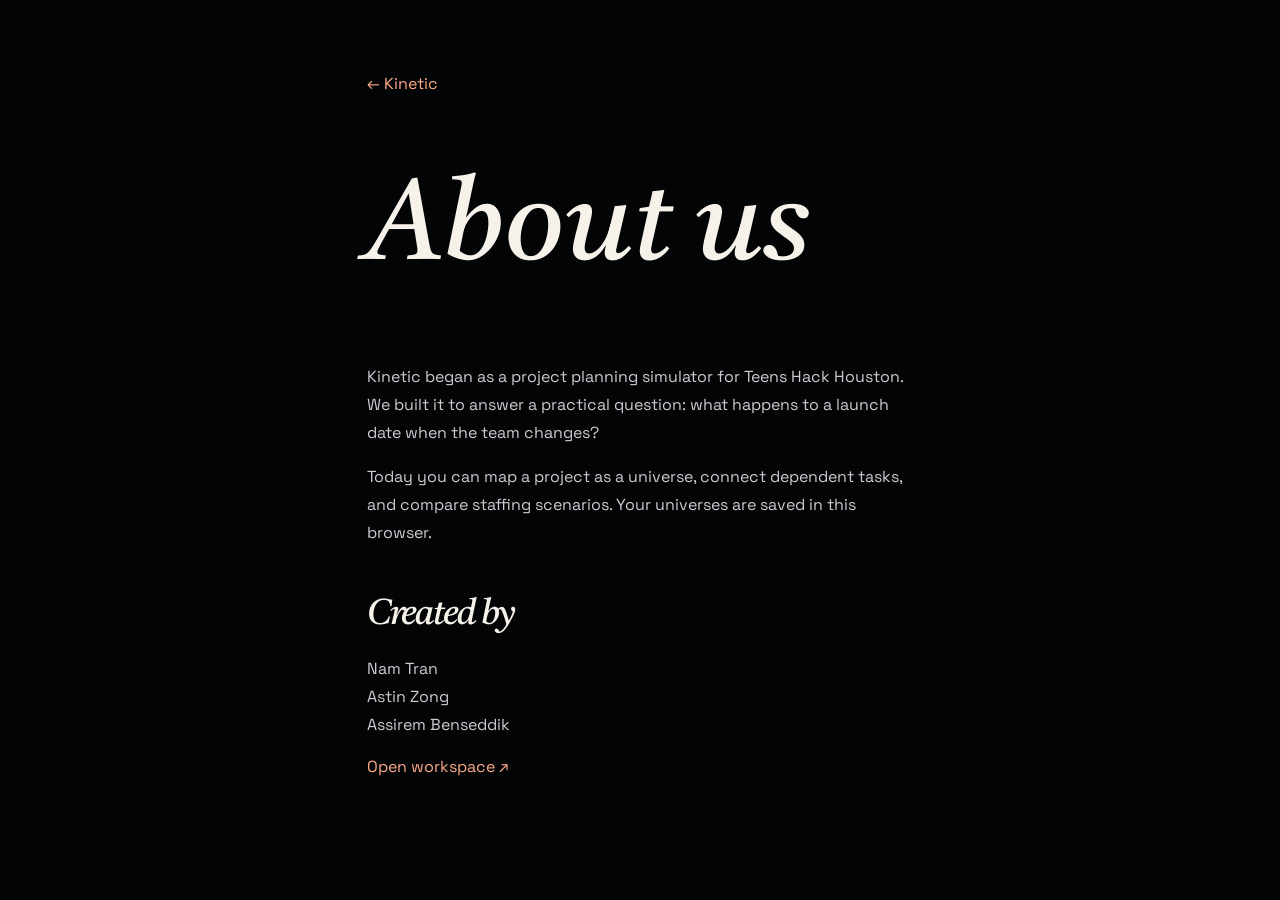
==== about.html @ eea753f5 "Build a checkpoint flight and spatially editable project universes" ====
<!doctype html><html lang="en"><meta charset="utf-8"><meta name="viewport" content="width=device-width,initial-scale=1"><title>About Kinetic</title><link rel="stylesheet" href="atlas.css"><main class="about"><a href="index.html">← Kinetic</a><h1>About us</h1><p>Kinetic began as a project planning simulator for Teens Hack Houston. We built it to answer a practical question: what happens to a launch date when the team changes?</p><p>Today you can map a project as a universe, connect dependent tasks, and compare staffing scenarios. Your universes are saved in this browser.</p><h2>Created by</h2><p>Nam Tran<br>Astin Zong<br>Assirem Benseddik</p><a href="index.html#explore">Open workspace ↗</a></main></html>
---- atlas.css ----
@font-face{font-family:Syne;src:url(assets/display.ttf)}@font-face{font-family:Space;src:url(assets/body.ttf)}:root{color-scheme:dark;--accent:#ff7954;--dim:#aaaeb4;--line:#ffffff26;font:16px/1.45 Space,Arial,sans-serif;color:#f6f2ea;background:#030405}*{box-sizing:border-box}body{margin:0}body,html{scroll-behavior:smooth}a,button,input,select{font:inherit;color:inherit}a{text-decoration:none}button,select,input{background:#17181b;border:1px solid var(--line);border-radius:7px;padding:9px 13px}a,button,select{cursor:pointer}button,a{transition:background .2s,color .2s,transform .2s}button:hover,a:hover{color:var(--accent)}button:active,a:active{transform:scale(.97)}:focus-visible{outline:2px solid var(--accent);outline-offset:4px}[hidden]{display:none!important}.sig,.menuKey,#navigation{position:fixed;z-index:8}.sig{top:27px;left:4vw;display:flex;align-items:center;gap:10px;font:21px Syne;letter-spacing:-1.6px}.sig img{width:37px}.menuKey{right:4vw;top:24px;border-radius:30px;display:flex;gap:15px;align-items:center;background:#101116d9;backdrop-filter:blur(12px)}.menuKey i{font-style:normal;color:var(--accent)}#navigation{right:4vw;top:77px;display:grid;background:#101115f5;border:1px solid var(--line);border-radius:14px;padding:10px;width:200px}#navigation a{padding:10px}#flight{position:fixed;inset:0;pointer-events:none}canvas{display:block}#flight canvas,.interactive canvas{width:100%;height:100%}.chapter{position:relative;height:100svh;display:flex;align-items:center;padding:10vh 7vw;pointer-events:none}.chapter a{pointer-events:auto}.chapter>div{max-width:45rem}.chapter h1,.chapter h2{font:clamp(62px,8.6vw,150px)/.89 Syne,sans-serif;letter-spacing:-.085em;margin:0;text-shadow:0 4px 48px #0007}.chapter h1 span{color:var(--accent)}.chapter p{max-width:340px;font-size:clamp(17px,1.6vw,25px);margin:22px 0;color:#e2e0dc;text-shadow:0 1px 7px black}.chapter a:not(.card){display:inline-flex;border-bottom:1px solid #f47857;padding-bottom:5px}.scroll{position:absolute;bottom:7vh;font-size:13px}.chapter:nth-of-type(2){justify-content:flex-end}.last small{display:block;margin-top:32px;color:var(--dim)}#samples{margin-top:24px}.card{display:flex;align-items:center;justify-content:space-between;border-top:1px solid var(--line);padding:10px 0;gap:28px}.card small{display:none}.card strong{font-weight:400}#workspace{padding:100px 4vw 25px;display:grid;grid-template-columns:minmax(0,1fr) minmax(240px,25%);gap:20px;min-height:100svh;background:radial-gradient(at 90% 25%,#18191e,#040506 60%)}#toolbar{grid-column:1/-1;display:flex;justify-content:space-between;align-items:center;flex-wrap:wrap;gap:10px}.crumb{border:none;background:none;padding:4px}.kicker,small{font-size:11px;letter-spacing:.1em;color:var(--dim)}h2{font:clamp(24px,3vw,50px)/1 Syne;letter-spacing:-.06em;margin:12px 0}.actions{display:flex;flex-wrap:wrap;gap:6px;margin:16px 0}#space{min-width:0}.map{height:clamp(360px,55vh,800px);position:relative;overflow:hidden;background:#030405;border-radius:12px;border:1px solid var(--line)}.interactive canvas{position:absolute;inset:0;touch-action:none;cursor:grab}.interactive canvas:active{cursor:grabbing}.interactive:after{content:attr(data-hint);position:absolute;left:16px;bottom:12px;color:#bbc2c8;font-size:12px;pointer-events:none}.object{background:#0e1016cc;max-width:170px;font-size:13px}.interactive .object{position:absolute;transform:translate(-50%,-2%);z-index:1}.object small,.list small{display:block}.list{display:grid;gap:8px}.list button{text-align:left}aside,dialog{background:#121316;border:1px solid var(--line);border-radius:12px;padding:22px}aside h2,dialog h2{font-size:28px}aside p{color:#b9bcc1}aside a,.primary{color:var(--accent)}hr{border:0;border-top:1px solid var(--line);margin:24px 0}dialog{width:min(410px,92vw)}dialog::backdrop{background:#000b}label{display:grid;gap:4px;font-size:14px;margin:10px 0}#boot{position:fixed;inset:0;background:#030405;z-index:20;display:grid;place-items:center;transition:opacity .45s,visibility .45s}#boot img{width:70px;animation:pulse .85s infinite alternate}.ready #boot{opacity:0;visibility:hidden}.flat #flight{background:radial-gradient(circle at 74% 42%,#926c58,#191317 22%,#000 36%)}@keyframes pulse{to{transform:scale(.8) rotate(-9deg);opacity:.4}}@media(max-width:740px){#workspace{grid-template-columns:1fr}.chapter{align-items:flex-end;padding-bottom:21vh}.chapter h1{font-size:17vw}.chapter:nth-of-type(2){justify-content:flex-start}.chapter>div{background:radial-gradient(ellipse at left,#0008,transparent 75%)}.sig{top:21px}.menuKey{top:17px}.map{height:51vh}}@media(prefers-reduced-motion:reduce){*,html,body{animation:none!important;transition:none!important;scroll-behavior:auto}}
.chapter{overflow:clip}.chapter>div{min-width:0}.chapter h2{font-size:clamp(48px,7.5vw,126px)}@media(max-width:560px){.chapter h1{font-size:14vw}.chapter h2{font-size:12vw}}
@font-face{font-family:Castoro;src:url(assets/wordmark.ttf);font-style:italic;font-display:swap}
html:has(#home:not([hidden])){scroll-snap-type:y proximity}.chapter{scroll-snap-align:start;scroll-snap-stop:always}.chapter h1,.chapter h2,#chooser h1,aside h2,dialog h2,.sig{font-family:Castoro,Georgia,serif;font-weight:400;font-style:italic;letter-spacing:-.055em}.chapter.opening{display:grid;place-items:center;align-items:center;padding:0}.opening h1{font-size:clamp(76px,12vw,194px);margin:0}.cue{position:absolute;bottom:7vh;left:50%;font:22px Space;opacity:.7;animation:descend 2.4s ease-in-out infinite}.chapter a.cue{border:none}.chapter h2{font-size:clamp(46px,6.7vw,110px);line-height:1.02}.chapter.last .start{margin-top:24px}.sig,.menuKey{visibility:hidden;opacity:0;transition:opacity .35s}.pastTitle .sig,.pastTitle .menuKey,.choosing .sig,.choosing .menuKey{visibility:visible;opacity:1}.working .sig,.working .menuKey{display:none}#boot{display:none}#chooser{position:relative;min-height:100svh;display:grid;place-items:center;padding:95px 24px 35px;backdrop-filter:blur(1.3px)}#chooser section{width:min(440px,100%)}#chooser h1{font-size:clamp(46px,6vw,80px);line-height:.98;margin:0 0 36px}#universes a{display:flex;justify-content:space-between;border-top:1px solid var(--line);padding:16px 0}#newUniverse{margin-top:18px}textarea{background:#181a1c;color:inherit;font:inherit;padding:10px;resize:vertical;border-radius:7px;border:1px solid var(--line)}#workspace{position:relative;display:block;height:100svh;min-height:0;background:#020304;padding:0}#toolbar{position:absolute;z-index:3;left:20px;top:20px;right:20px;justify-content:flex-start;font-size:14px}#toolbar div{background:#080a10c9;border-radius:20px;padding:6px 12px}#details{position:absolute;z-index:2;top:78px;left:20px;bottom:auto;max-height:calc(100svh - 95px);overflow:auto;width:min(310px,90vw);backdrop-filter:blur(16px);background:#101215e6}#space .map{height:100svh;border:0;border-radius:0}#space .list{padding:100px 5vw 30px}#space .interactive:after{bottom:20px;left:auto;right:22px}.interactive .object{border:0;background:#07090cc9;border-radius:20px;padding:5px 13px;transform:translate(-50%,26px)}.interactive .object small{letter-spacing:.02em}.working #flight{display:none}.flat #flight{background:radial-gradient(1px 1px at 26% 35%,#a9bac8,transparent),radial-gradient(1px 1px at 72% 76%,#d6c5ae,transparent),black;background-size:97px 137px,147px 109px}.flat .object{margin:12vh 12px}@keyframes descend{50%{translate:0 6px;opacity:.28}}@media(max-width:640px){#toolbar{align-items:flex-start;gap:5px;left:10px;top:10px}#toolbar div{max-width:95vw}#details{top:95px;left:10px;max-height:calc(100svh - 110px)}.chapter:not(.opening){align-items:flex-end;padding-bottom:17vh}.chapter:nth-of-type(2){justify-content:flex-start}}
.chapter .cue{display:grid;place-items:center;width:44px;height:44px;left:calc(50% - 22px);font-size:0;animation:none}.cue:before{content:'↓';font:22px Space;animation:descend 2.4s ease-in-out infinite}
html:has(#home:not([hidden])){scroll-snap-type:none}html.lenis,html.lenis body{scroll-behavior:auto}.opening h1{font-size:clamp(104px,17vw,270px);letter-spacing:-.075em}.checkpoint{position:relative;overflow:visible;pointer-events:none}.checkpoint .reading{position:fixed;top:50%;left:7vw;transform:translateY(-50%);width:min(49vw,700px);visibility:hidden}.checkpoint:nth-child(even) .reading{left:auto;right:6vw}.reading h2{font-size:clamp(38px,5.9vw,96px)}.reading p{font-size:clamp(16px,1.3vw,20px);max-width:36ch;line-height:1.55;color:#dededc}.reading .start{margin-top:22px}#universes a{transition:padding .24s,background .24s}#universes a:hover,#universes a:focus-visible{padding-left:14px;padding-right:14px;background:#ffffff0c}.choosing #chooser section{animation:arrival .5s ease-out}.interactive .object{touch-action:none;cursor:grab;user-select:none}.interactive .object:active{cursor:grabbing}.about{max-width:700px;margin:auto;padding:8vh 6vw}.about h1{font:italic clamp(64px,9vw,118px) Castoro;margin:.5em 0}.about p{color:#cbcdd0;line-height:1.75}.about h2{font:italic 36px Castoro;margin-top:1.2em}.about a{color:#ffab88}@keyframes arrival{from{opacity:.1;transform:translateY(8px)}to{opacity:1;transform:none}}@media(max-width:640px){.checkpoint .reading,.checkpoint:nth-child(even) .reading{width:86vw;left:7vw;right:auto;top:64%}.opening h1{font-size:23vw}}dialog{max-height:90svh;overflow:auto}
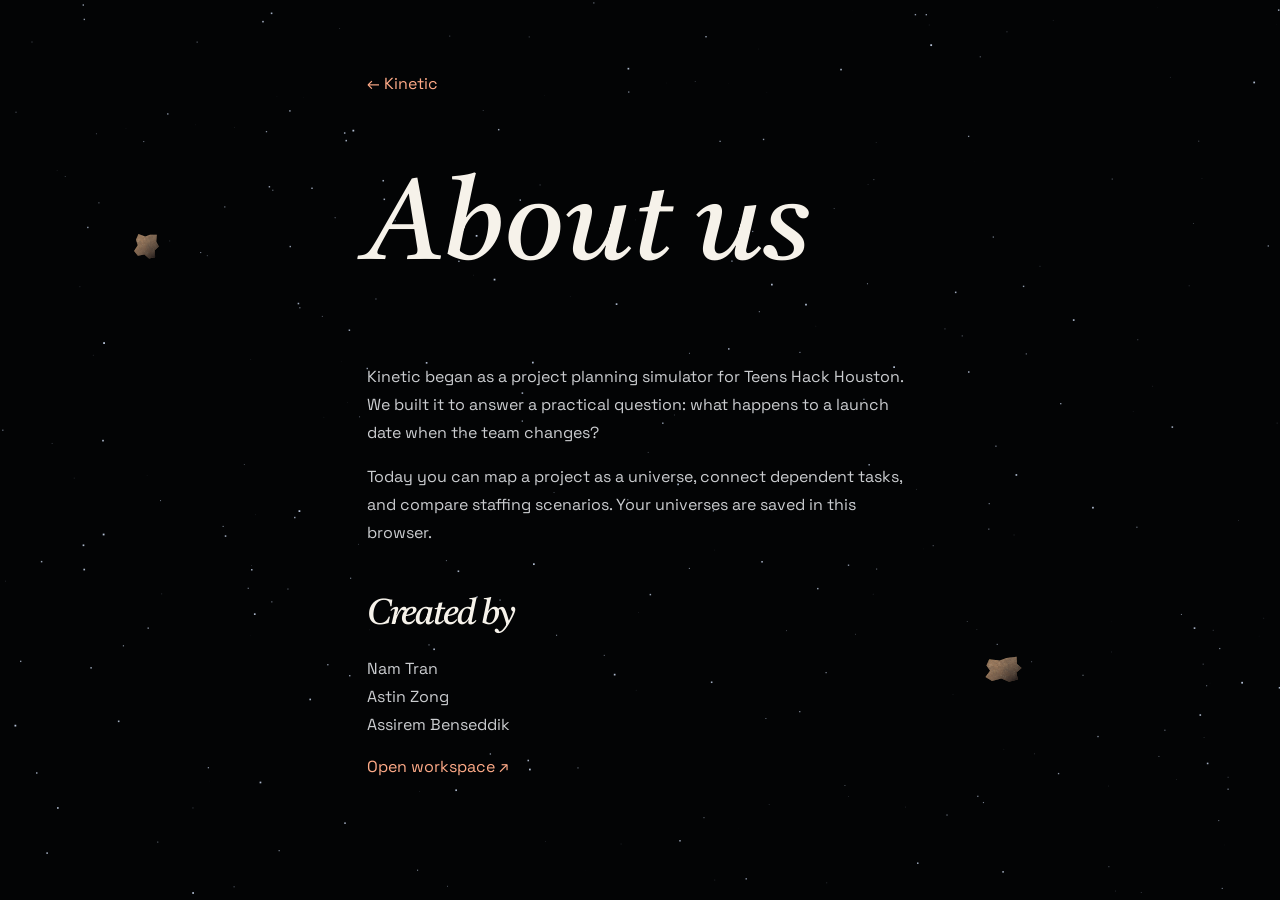
==== commit d9c77f26: "Fly the solar itinerary and enforce nested project universes" ====
--- a/about.html
+++ b/about.html
@@ -1 +1 @@
-<!doctype html><html lang="en"><meta charset="utf-8"><meta name="viewport" content="width=device-width,initial-scale=1"><title>About Kinetic</title><link rel="stylesheet" href="atlas.css"><main class="about"><a href="index.html">← Kinetic</a><h1>About us</h1><p>Kinetic began as a project planning simulator for Teens Hack Houston. We built it to answer a practical question: what happens to a launch date when the team changes?</p><p>Today you can map a project as a universe, connect dependent tasks, and compare staffing scenarios. Your universes are saved in this browser.</p><h2>Created by</h2><p>Nam Tran<br>Astin Zong<br>Assirem Benseddik</p><a href="index.html#explore">Open workspace ↗</a></main></html>+<!doctype html><html lang="en"><meta charset="utf-8"><meta name="viewport" content="width=device-width,initial-scale=1"><title>About Kinetic</title><link rel="stylesheet" href="atlas.css"><canvas class="aboutSky" aria-hidden="true"></canvas><main class="about"><a href="index.html">← Kinetic</a><h1>About us</h1><p>Kinetic began as a project planning simulator for Teens Hack Houston. We built it to answer a practical question: what happens to a launch date when the team changes?</p><p>Today you can map a project as a universe, connect dependent tasks, and compare staffing scenarios. Your universes are saved in this browser.</p><h2>Created by</h2><p>Nam Tran<br>Astin Zong<br>Assirem Benseddik</p><a href="index.html#explore">Open workspace ↗</a></main><script src="assets/about-sky.js"></script></html>
--- a/atlas.css
+++ b/atlas.css
@@ -4,3 +4,5 @@
 html:has(#home:not([hidden])){scroll-snap-type:y proximity}.chapter{scroll-snap-align:start;scroll-snap-stop:always}.chapter h1,.chapter h2,#chooser h1,aside h2,dialog h2,.sig{font-family:Castoro,Georgia,serif;font-weight:400;font-style:italic;letter-spacing:-.055em}.chapter.opening{display:grid;place-items:center;align-items:center;padding:0}.opening h1{font-size:clamp(76px,12vw,194px);margin:0}.cue{position:absolute;bottom:7vh;left:50%;font:22px Space;opacity:.7;animation:descend 2.4s ease-in-out infinite}.chapter a.cue{border:none}.chapter h2{font-size:clamp(46px,6.7vw,110px);line-height:1.02}.chapter.last .start{margin-top:24px}.sig,.menuKey{visibility:hidden;opacity:0;transition:opacity .35s}.pastTitle .sig,.pastTitle .menuKey,.choosing .sig,.choosing .menuKey{visibility:visible;opacity:1}.working .sig,.working .menuKey{display:none}#boot{display:none}#chooser{position:relative;min-height:100svh;display:grid;place-items:center;padding:95px 24px 35px;backdrop-filter:blur(1.3px)}#chooser section{width:min(440px,100%)}#chooser h1{font-size:clamp(46px,6vw,80px);line-height:.98;margin:0 0 36px}#universes a{display:flex;justify-content:space-between;border-top:1px solid var(--line);padding:16px 0}#newUniverse{margin-top:18px}textarea{background:#181a1c;color:inherit;font:inherit;padding:10px;resize:vertical;border-radius:7px;border:1px solid var(--line)}#workspace{position:relative;display:block;height:100svh;min-height:0;background:#020304;padding:0}#toolbar{position:absolute;z-index:3;left:20px;top:20px;right:20px;justify-content:flex-start;font-size:14px}#toolbar div{background:#080a10c9;border-radius:20px;padding:6px 12px}#details{position:absolute;z-index:2;top:78px;left:20px;bottom:auto;max-height:calc(100svh - 95px);overflow:auto;width:min(310px,90vw);backdrop-filter:blur(16px);background:#101215e6}#space .map{height:100svh;border:0;border-radius:0}#space .list{padding:100px 5vw 30px}#space .interactive:after{bottom:20px;left:auto;right:22px}.interactive .object{border:0;background:#07090cc9;border-radius:20px;padding:5px 13px;transform:translate(-50%,26px)}.interactive .object small{letter-spacing:.02em}.working #flight{display:none}.flat #flight{background:radial-gradient(1px 1px at 26% 35%,#a9bac8,transparent),radial-gradient(1px 1px at 72% 76%,#d6c5ae,transparent),black;background-size:97px 137px,147px 109px}.flat .object{margin:12vh 12px}@keyframes descend{50%{translate:0 6px;opacity:.28}}@media(max-width:640px){#toolbar{align-items:flex-start;gap:5px;left:10px;top:10px}#toolbar div{max-width:95vw}#details{top:95px;left:10px;max-height:calc(100svh - 110px)}.chapter:not(.opening){align-items:flex-end;padding-bottom:17vh}.chapter:nth-of-type(2){justify-content:flex-start}}
 .chapter .cue{display:grid;place-items:center;width:44px;height:44px;left:calc(50% - 22px);font-size:0;animation:none}.cue:before{content:'↓';font:22px Space;animation:descend 2.4s ease-in-out infinite}
 html:has(#home:not([hidden])){scroll-snap-type:none}html.lenis,html.lenis body{scroll-behavior:auto}.opening h1{font-size:clamp(104px,17vw,270px);letter-spacing:-.075em}.checkpoint{position:relative;overflow:visible;pointer-events:none}.checkpoint .reading{position:fixed;top:50%;left:7vw;transform:translateY(-50%);width:min(49vw,700px);visibility:hidden}.checkpoint:nth-child(even) .reading{left:auto;right:6vw}.reading h2{font-size:clamp(38px,5.9vw,96px)}.reading p{font-size:clamp(16px,1.3vw,20px);max-width:36ch;line-height:1.55;color:#dededc}.reading .start{margin-top:22px}#universes a{transition:padding .24s,background .24s}#universes a:hover,#universes a:focus-visible{padding-left:14px;padding-right:14px;background:#ffffff0c}.choosing #chooser section{animation:arrival .5s ease-out}.interactive .object{touch-action:none;cursor:grab;user-select:none}.interactive .object:active{cursor:grabbing}.about{max-width:700px;margin:auto;padding:8vh 6vw}.about h1{font:italic clamp(64px,9vw,118px) Castoro;margin:.5em 0}.about p{color:#cbcdd0;line-height:1.75}.about h2{font:italic 36px Castoro;margin-top:1.2em}.about a{color:#ffab88}@keyframes arrival{from{opacity:.1;transform:translateY(8px)}to{opacity:1;transform:none}}@media(max-width:640px){.checkpoint .reading,.checkpoint:nth-child(even) .reading{width:86vw;left:7vw;right:auto;top:64%}.opening h1{font-size:23vw}}dialog{max-height:90svh;overflow:auto}
+.checkpoint{height:185svh}.checkpoint:last-of-type{height:100svh}.checkpoint .reading{transition:opacity .5s ease-out}.reading small{display:block;color:#d5c4af;margin-bottom:16px}#road{position:fixed;z-index:4;right:1.7vw;top:50%;transform:translateY(-50%);display:flex;flex-direction:column;visibility:hidden;opacity:0;transition:opacity .35s}.pastTitle #road{visibility:visible;opacity:1}#road:before,#road:after{content:'';position:absolute;right:6px;top:12px;bottom:12px;width:1px;background:#ffffff30}#road:after{background:#ffc5a0;transform-origin:top;transform:scaleY(var(--travel,0))}#road a{height:25px;display:flex;gap:8px;align-items:center;justify-content:flex-end;font-size:10px;z-index:1}#road i{width:5px;height:5px;background:#a4a7ae;border-radius:50%;margin-right:4px}#road span{opacity:0}#road .current span,#road a:hover span,#road a:focus-visible span{opacity:1}#road .current i{background:#ffbe95;box-shadow:0 0 8px #ff9b70}.chapter:nth-child(even) .reading{right:9vw}#chooser{background:radial-gradient(ellipse at 26% 35%,#5d8acd42,transparent 33%),radial-gradient(ellipse at 83% 63%,#b2696840,transparent 25%)}#newUniverse{border-radius:50px;padding:15px 26px;background:#f0e8db;color:#16141a;border:0}#chooser h1{font-size:clamp(56px,8vw,100px)}#form details{margin:16px 0;color:#c1c5ca}summary{cursor:pointer}#guide p{color:var(--dim);margin:20px 0}.about{position:relative;z-index:1}.aboutSky{position:fixed;inset:0;width:100%;height:100%;pointer-events:none}#form label[hidden]{display:none}@media(max-width:640px){#road span{display:none}.chapter:nth-child(even) .reading{right:auto}}
+#universes{display:grid;grid-template-columns:repeat(auto-fit,minmax(145px,1fr));gap:12px}#universes a{position:relative;isolation:isolate;min-height:112px;align-items:end;padding:13px;border:1px solid #ffffff2b;border-radius:14px;background:radial-gradient(ellipse at 25% 10%,#38445295,transparent 75%);overflow:hidden}#universes a:before{content:'';position:absolute;z-index:-1;width:68px;height:24px;left:30%;top:25%;border-radius:50%;border:1px solid #b6b4c7aa;box-shadow:0 0 20px #96c4fa38,inset 0 0 16px #8eabe747;transform:rotate(-26deg)}#chooser section:before{content:'';position:absolute;inset:0;pointer-events:none;z-index:-1;background:radial-gradient(ellipse at 23% 32%,#b9e2ff6b 0, #688ce82c 3%,transparent 19%),radial-gradient(ellipse at 80% 65%,#ffb67e3b,transparent 17%);filter:blur(12px)}#chooser section{isolation:isolate}.checkpoint[id="sun"]{height:100svh}#form .primary{margin:10px 0}
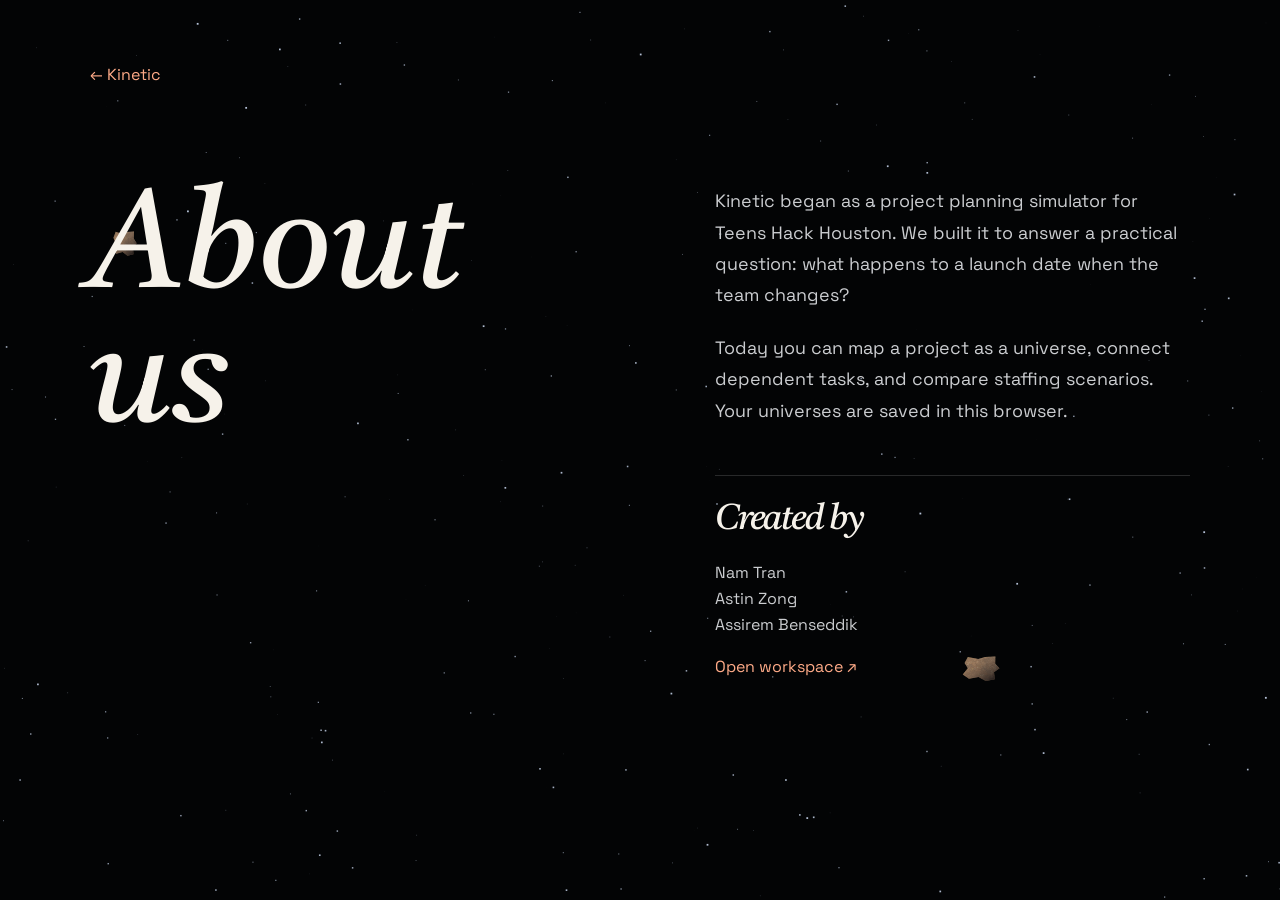
==== commit f6112225: "Restore the star field and separate the nine flight readings" ====
--- a/about.html
+++ b/about.html
@@ -1 +1 @@
-<!doctype html><html lang="en"><meta charset="utf-8"><meta name="viewport" content="width=device-width,initial-scale=1"><title>About Kinetic</title><link rel="stylesheet" href="atlas.css"><canvas class="aboutSky" aria-hidden="true"></canvas><main class="about"><a href="index.html">← Kinetic</a><h1>About us</h1><p>Kinetic began as a project planning simulator for Teens Hack Houston. We built it to answer a practical question: what happens to a launch date when the team changes?</p><p>Today you can map a project as a universe, connect dependent tasks, and compare staffing scenarios. Your universes are saved in this browser.</p><h2>Created by</h2><p>Nam Tran<br>Astin Zong<br>Assirem Benseddik</p><a href="index.html#explore">Open workspace ↗</a></main><script src="assets/about-sky.js"></script></html>+<!doctype html><html lang="en"><meta charset="utf-8"><meta name="viewport" content="width=device-width,initial-scale=1"><title>About Kinetic</title><link rel="stylesheet" href="atlas.css"><canvas class="aboutSky" aria-hidden="true"></canvas><main class="about"><a href="index.html">← Kinetic</a><div class="about-layout"><h1>About us</h1><section class="about-story"><p>Kinetic began as a project planning simulator for Teens Hack Houston. We built it to answer a practical question: what happens to a launch date when the team changes?</p><p>Today you can map a project as a universe, connect dependent tasks, and compare staffing scenarios. Your universes are saved in this browser.</p></section><section class="credits"><h2>Created by</h2><p>Nam Tran<br>Astin Zong<br>Assirem Benseddik</p><a href="index.html#explore">Open workspace ↗</a></section></div></main><script src="assets/about-sky.js"></script><script src="assets/pointer.js"></script></html>
--- a/atlas.css
+++ b/atlas.css
@@ -6,3 +6,5 @@
 html:has(#home:not([hidden])){scroll-snap-type:none}html.lenis,html.lenis body{scroll-behavior:auto}.opening h1{font-size:clamp(104px,17vw,270px);letter-spacing:-.075em}.checkpoint{position:relative;overflow:visible;pointer-events:none}.checkpoint .reading{position:fixed;top:50%;left:7vw;transform:translateY(-50%);width:min(49vw,700px);visibility:hidden}.checkpoint:nth-child(even) .reading{left:auto;right:6vw}.reading h2{font-size:clamp(38px,5.9vw,96px)}.reading p{font-size:clamp(16px,1.3vw,20px);max-width:36ch;line-height:1.55;color:#dededc}.reading .start{margin-top:22px}#universes a{transition:padding .24s,background .24s}#universes a:hover,#universes a:focus-visible{padding-left:14px;padding-right:14px;background:#ffffff0c}.choosing #chooser section{animation:arrival .5s ease-out}.interactive .object{touch-action:none;cursor:grab;user-select:none}.interactive .object:active{cursor:grabbing}.about{max-width:700px;margin:auto;padding:8vh 6vw}.about h1{font:italic clamp(64px,9vw,118px) Castoro;margin:.5em 0}.about p{color:#cbcdd0;line-height:1.75}.about h2{font:italic 36px Castoro;margin-top:1.2em}.about a{color:#ffab88}@keyframes arrival{from{opacity:.1;transform:translateY(8px)}to{opacity:1;transform:none}}@media(max-width:640px){.checkpoint .reading,.checkpoint:nth-child(even) .reading{width:86vw;left:7vw;right:auto;top:64%}.opening h1{font-size:23vw}}dialog{max-height:90svh;overflow:auto}
 .checkpoint{height:185svh}.checkpoint:last-of-type{height:100svh}.checkpoint .reading{transition:opacity .5s ease-out}.reading small{display:block;color:#d5c4af;margin-bottom:16px}#road{position:fixed;z-index:4;right:1.7vw;top:50%;transform:translateY(-50%);display:flex;flex-direction:column;visibility:hidden;opacity:0;transition:opacity .35s}.pastTitle #road{visibility:visible;opacity:1}#road:before,#road:after{content:'';position:absolute;right:6px;top:12px;bottom:12px;width:1px;background:#ffffff30}#road:after{background:#ffc5a0;transform-origin:top;transform:scaleY(var(--travel,0))}#road a{height:25px;display:flex;gap:8px;align-items:center;justify-content:flex-end;font-size:10px;z-index:1}#road i{width:5px;height:5px;background:#a4a7ae;border-radius:50%;margin-right:4px}#road span{opacity:0}#road .current span,#road a:hover span,#road a:focus-visible span{opacity:1}#road .current i{background:#ffbe95;box-shadow:0 0 8px #ff9b70}.chapter:nth-child(even) .reading{right:9vw}#chooser{background:radial-gradient(ellipse at 26% 35%,#5d8acd42,transparent 33%),radial-gradient(ellipse at 83% 63%,#b2696840,transparent 25%)}#newUniverse{border-radius:50px;padding:15px 26px;background:#f0e8db;color:#16141a;border:0}#chooser h1{font-size:clamp(56px,8vw,100px)}#form details{margin:16px 0;color:#c1c5ca}summary{cursor:pointer}#guide p{color:var(--dim);margin:20px 0}.about{position:relative;z-index:1}.aboutSky{position:fixed;inset:0;width:100%;height:100%;pointer-events:none}#form label[hidden]{display:none}@media(max-width:640px){#road span{display:none}.chapter:nth-child(even) .reading{right:auto}}
 #universes{display:grid;grid-template-columns:repeat(auto-fit,minmax(145px,1fr));gap:12px}#universes a{position:relative;isolation:isolate;min-height:112px;align-items:end;padding:13px;border:1px solid #ffffff2b;border-radius:14px;background:radial-gradient(ellipse at 25% 10%,#38445295,transparent 75%);overflow:hidden}#universes a:before{content:'';position:absolute;z-index:-1;width:68px;height:24px;left:30%;top:25%;border-radius:50%;border:1px solid #b6b4c7aa;box-shadow:0 0 20px #96c4fa38,inset 0 0 16px #8eabe747;transform:rotate(-26deg)}#chooser section:before{content:'';position:absolute;inset:0;pointer-events:none;z-index:-1;background:radial-gradient(ellipse at 23% 32%,#b9e2ff6b 0, #688ce82c 3%,transparent 19%),radial-gradient(ellipse at 80% 65%,#ffb67e3b,transparent 17%);filter:blur(12px)}#chooser section{isolation:isolate}.checkpoint[id="sun"]{height:100svh}#form .primary{margin:10px 0}
+.checkpoint .reading{width:min(37vw,490px);transition:none}.chapter.checkpoint h2{font-size:clamp(34px,3.9vw,65px);line-height:1.06}.checkpoint .reading p{max-width:39ch;font-size:clamp(15px,1.15vw,18px);line-height:1.62}.reading .start{font-size:15px}#chooser{background:transparent;backdrop-filter:blur(.65px)}#chooser section:before{content:none}#universes a{background:rgba(6,7,10,.73);backdrop-filter:blur(5px);box-shadow:inset 0 1px #ffffff09;transition:transform .18s ease-out,border-color .18s,background-color .18s;transform:perspective(650px) rotateX(var(--tilt-x,0deg)) rotateY(var(--tilt-y,0deg))}#universes a:hover,#universes a:focus-visible{padding:13px;background-color:#0a0b0ed9;border-color:#ffffff50}#universes a:before{opacity:.52}#universes a:after{content:'';position:absolute;inset:0;pointer-events:none;background:radial-gradient(130px circle at var(--px,50%) var(--py,50%),#ffffff12,transparent);opacity:0;transition:opacity .18s}#universes a[data-pointer]:after{opacity:1}[data-pointer]:is(button,select,summary){border-color:#ffffff66;background-image:radial-gradient(90px circle at var(--px) var(--py),#ffffff0c,transparent)}#workspace aside:not([hidden]),dialog[open]{animation:arrival .2s ease-out}.about{max-width:1500px;padding:7vh 7vw}.about-layout{display:grid;grid-template-columns:1.1fr 1fr;gap:3vh 8vw;margin:11vh 0}.about-layout h1{grid-row:span 2;margin:0;line-height:.95;font-size:clamp(80px,11vw,170px)}.about-story p{max-width:53ch;font-size:clamp(17px,1.4vw,23px);margin:0 0 1.2em}.credits{border-top:1px solid var(--line);padding-top:20px}.credits h2{margin:0}.credits p{line-height:1.65}@media(max-width:700px){.about-layout{display:block;margin:9vh 0}.about-layout h1{margin-bottom:6vh}.credits{margin-top:30px}.checkpoint .reading,.checkpoint:nth-child(even) .reading{width:81vw;left:7vw;right:auto}.chapter.checkpoint h2{font-size:clamp(32px,8.4vw,56px)}}@media(prefers-reduced-motion:reduce){#universes a{transform:none}}
+@media(hover:hover) and (pointer:fine){a[data-pointer]:not(.sig,.cue,.object){text-decoration:underline;text-decoration-color:#ffbb9270;text-underline-offset:.3em}#universes a[data-pointer]{text-decoration:none}}
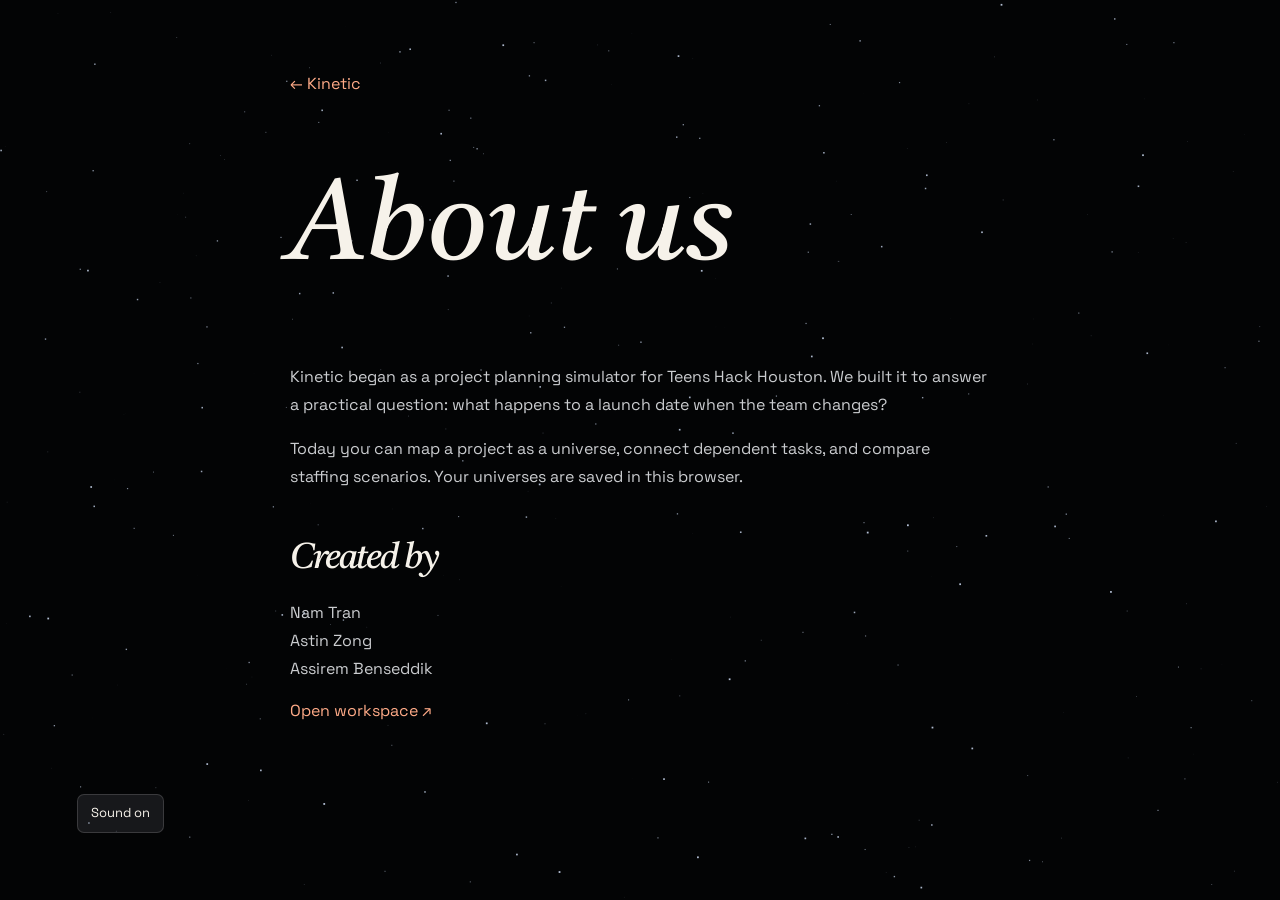
==== commit 5e05d647: "Reset Flight navigation and streamline the universe inspector" ====
--- a/about.html
+++ b/about.html
@@ -1 +1 @@
-<!doctype html><html lang="en"><meta charset="utf-8"><meta name="viewport" content="width=device-width,initial-scale=1"><title>About Kinetic</title><link rel="stylesheet" href="atlas.css"><canvas class="aboutSky" aria-hidden="true"></canvas><main class="about"><a href="index.html">← Kinetic</a><div class="about-layout"><h1>About us</h1><section class="about-story"><p>Kinetic began as a project planning simulator for Teens Hack Houston. We built it to answer a practical question: what happens to a launch date when the team changes?</p><p>Today you can map a project as a universe, connect dependent tasks, and compare staffing scenarios. Your universes are saved in this browser.</p></section><section class="credits"><h2>Created by</h2><p>Nam Tran<br>Astin Zong<br>Assirem Benseddik</p><a href="index.html#explore">Open workspace ↗</a></section></div></main><script src="assets/about-sky.js"></script><script src="assets/pointer.js"></script></html>+<!doctype html><html lang="en"><meta charset="utf-8"><meta name="viewport" content="width=device-width,initial-scale=1"><title>About Kinetic</title><link rel="stylesheet" href="atlas.css"><canvas class="aboutSky" aria-hidden="true"></canvas><main class="about"><a href="index.html">← Kinetic</a><h1>About us</h1><p>Kinetic began as a project planning simulator for Teens Hack Houston. We built it to answer a practical question: what happens to a launch date when the team changes?</p><p>Today you can map a project as a universe, connect dependent tasks, and compare staffing scenarios. Your universes are saved in this browser.</p><h2>Created by</h2><p>Nam Tran<br>Astin Zong<br>Assirem Benseddik</p><a href="index.html#explore">Open workspace ↗</a></main><script src="assets/about-sky.js"></script><button class="sound-setting" data-audio></button><script src="assets/pointer.js"></script></html>
--- a/atlas.css
+++ b/atlas.css
@@ -8,3 +8,5 @@
 #universes{display:grid;grid-template-columns:repeat(auto-fit,minmax(145px,1fr));gap:12px}#universes a{position:relative;isolation:isolate;min-height:112px;align-items:end;padding:13px;border:1px solid #ffffff2b;border-radius:14px;background:radial-gradient(ellipse at 25% 10%,#38445295,transparent 75%);overflow:hidden}#universes a:before{content:'';position:absolute;z-index:-1;width:68px;height:24px;left:30%;top:25%;border-radius:50%;border:1px solid #b6b4c7aa;box-shadow:0 0 20px #96c4fa38,inset 0 0 16px #8eabe747;transform:rotate(-26deg)}#chooser section:before{content:'';position:absolute;inset:0;pointer-events:none;z-index:-1;background:radial-gradient(ellipse at 23% 32%,#b9e2ff6b 0, #688ce82c 3%,transparent 19%),radial-gradient(ellipse at 80% 65%,#ffb67e3b,transparent 17%);filter:blur(12px)}#chooser section{isolation:isolate}.checkpoint[id="sun"]{height:100svh}#form .primary{margin:10px 0}
 .checkpoint .reading{width:min(37vw,490px);transition:none}.chapter.checkpoint h2{font-size:clamp(34px,3.9vw,65px);line-height:1.06}.checkpoint .reading p{max-width:39ch;font-size:clamp(15px,1.15vw,18px);line-height:1.62}.reading .start{font-size:15px}#chooser{background:transparent;backdrop-filter:blur(.65px)}#chooser section:before{content:none}#universes a{background:rgba(6,7,10,.73);backdrop-filter:blur(5px);box-shadow:inset 0 1px #ffffff09;transition:transform .18s ease-out,border-color .18s,background-color .18s;transform:perspective(650px) rotateX(var(--tilt-x,0deg)) rotateY(var(--tilt-y,0deg))}#universes a:hover,#universes a:focus-visible{padding:13px;background-color:#0a0b0ed9;border-color:#ffffff50}#universes a:before{opacity:.52}#universes a:after{content:'';position:absolute;inset:0;pointer-events:none;background:radial-gradient(130px circle at var(--px,50%) var(--py,50%),#ffffff12,transparent);opacity:0;transition:opacity .18s}#universes a[data-pointer]:after{opacity:1}[data-pointer]:is(button,select,summary){border-color:#ffffff66;background-image:radial-gradient(90px circle at var(--px) var(--py),#ffffff0c,transparent)}#workspace aside:not([hidden]),dialog[open]{animation:arrival .2s ease-out}.about{max-width:1500px;padding:7vh 7vw}.about-layout{display:grid;grid-template-columns:1.1fr 1fr;gap:3vh 8vw;margin:11vh 0}.about-layout h1{grid-row:span 2;margin:0;line-height:.95;font-size:clamp(80px,11vw,170px)}.about-story p{max-width:53ch;font-size:clamp(17px,1.4vw,23px);margin:0 0 1.2em}.credits{border-top:1px solid var(--line);padding-top:20px}.credits h2{margin:0}.credits p{line-height:1.65}@media(max-width:700px){.about-layout{display:block;margin:9vh 0}.about-layout h1{margin-bottom:6vh}.credits{margin-top:30px}.checkpoint .reading,.checkpoint:nth-child(even) .reading{width:81vw;left:7vw;right:auto}.chapter.checkpoint h2{font-size:clamp(32px,8.4vw,56px)}}@media(prefers-reduced-motion:reduce){#universes a{transform:none}}
 @media(hover:hover) and (pointer:fine){a[data-pointer]:not(.sig,.cue,.object){text-decoration:underline;text-decoration-color:#ffbb9270;text-underline-offset:.3em}#universes a[data-pointer]{text-decoration:none}}
+.about{max-width:700px;margin:auto;padding:8vh 6vw;box-sizing:content-box}.about h1{margin:.5em 0}.sound-setting{margin:0 6vw 30px;font-size:13px}.working #toolbar{position:absolute;inset:0;display:block;pointer-events:none}.working #toolbar>*{pointer-events:auto}.working #toolbar .trail{position:absolute;left:24px;top:20px;max-width:calc(100% - 48px);overflow:auto;white-space:nowrap;font-size:13px}.working #toolbar .toolrail{display:grid;gap:3px;position:absolute;top:80px;left:20px;padding:5px;background:#101216ed;border:1px solid var(--line);border-radius:14px;backdrop-filter:blur(12px)}.toolrail button{display:grid;place-items:center;gap:1px;width:70px;padding:7px 2px;font-size:10px;border:0;background:transparent;border-radius:9px;color:#bfc1c6}.toolrail button i{font:22px Space}.toolrail #add,.toolrail [aria-expanded=true]{background:#282528;color:#ffbd9c}.working #toolbar .mapzoom{position:absolute;right:20px;bottom:48px;display:flex;gap:2px;padding:3px;border:1px solid var(--line)}.mapzoom button{width:40px;height:40px;border:0;padding:0;background:transparent}.working #details{left:112px;top:80px;border-radius:14px;padding:18px;width:min(290px,80vw);background:#111317f5}.inspect-head h2{font-size:24px;margin:7px 0 15px}.inspect-section{border-top:1px solid var(--line);padding:14px 0 4px;margin-top:10px}.inspect-section h3{margin:0 0 8px;font:500 14px Space}.inspect-section dl{display:grid;grid-template-columns:auto 1fr;gap:6px;font-size:13px}.inspect-section dd{margin:0;text-align:right}.inspect-section dt,.inspect-section p{color:var(--dim);font-size:13px}.forecast-value{font:32px Space}.inspect-section #remove{color:#ffab97}.inspect-section button{font-size:13px}.working #space .list{padding-left:115px}.working:has(#details:not([hidden])) #space .list{padding-left:min(450px,42vw)}.working:has(#details:not([hidden])) #space .interactive:after{right:15px}.working #space .interactive:after{max-width:65vw;text-align:right}@media(max-width:700px){.working #toolbar .toolrail{position:fixed;left:50%;top:auto;bottom:max(12px,env(safe-area-inset-bottom));transform:translateX(-50%);display:flex}.working #toolbar .trail{top:12px;left:12px}.working #details{left:10px;right:10px;top:65px;bottom:auto;max-height:calc(100dvh - 170px);width:auto}.working #toolbar .mapzoom{bottom:90px;right:10px}.working #space .interactive:after{display:none}.working #space .list,.working:has(#details:not([hidden])) #space .list{padding:80px 12px 100px}.toolrail button{min-height:48px}.about{padding:8vh 7vw}}
+@media(min-width:900px){.working:has(#details:not([hidden])) #space .map{width:calc(100% - 405px);margin-left:405px}.working #details{max-height:calc(100dvh - 108px)}}
